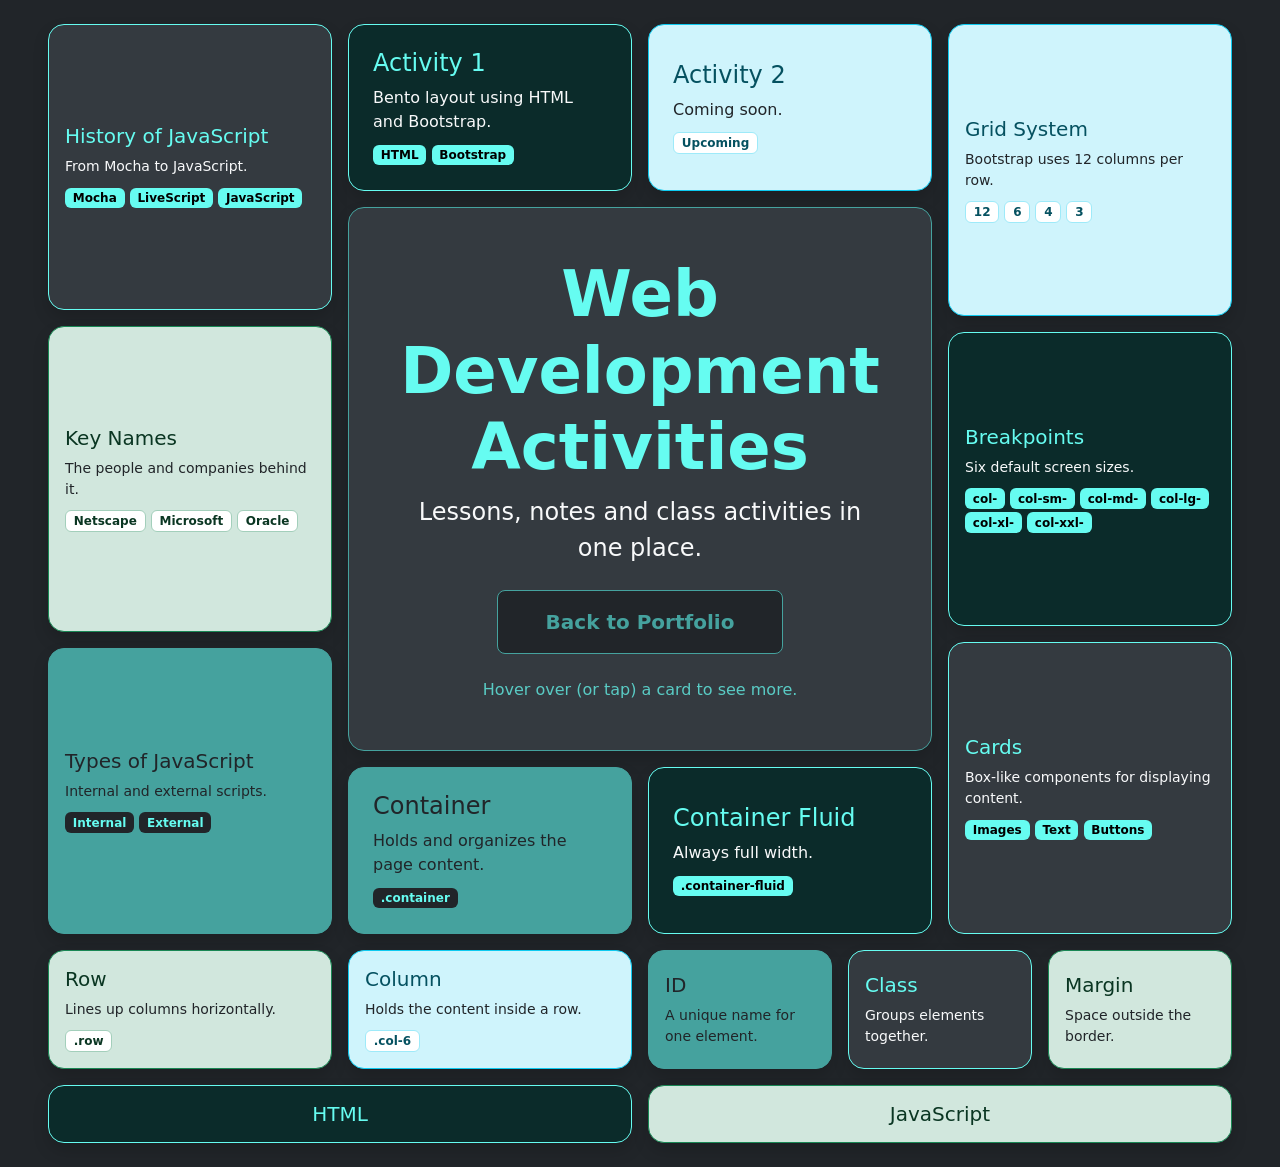
==== index.html @ 4ff393bd "updated" ====
<!doctype html>
<html lang="en" data-bs-theme="dark">

<head>
  <meta charset="utf-8">
  <meta name="viewport" content="width=device-width, initial-scale=1">
  <title>Shyra - Web Development Activities</title>
  <link href="https://cdn.jsdelivr.net/npm/bootstrap@5.3.8/dist/css/bootstrap.min.css" rel="stylesheet"
    integrity="sha384-sRIl4kxILFvY47J16cr9ZwB07vP4J8+LH7qKQnuqkuIAvNWLzeN8tE5YBujZqJLB" crossorigin="anonymous">
</head>

<!-- Web Development: lessons, notes, activities. Bento na magkakaibang laki, nasa gitna ang hero.
     Walang <style> block. Isang style attribute lang sa <body>: teal #45A29E, bright cyan #66FCF1, at max-width ng page. -->
<body class="bg-dark text-white mx-auto"
  style="max-width:1440px; --bs-info-rgb:102,252,241; --bs-success-rgb:69,162,158; --bs-info-bg-subtle:#0b2b2a; --bs-border-opacity:.55;">

  <div class="container-fluid d-flex flex-column gap-3 py-3 py-md-4 px-3 px-md-4 px-xl-5">

    <!-- ============ SECTION 1: BENTO (kaliwa 3 | gitna 6 | kanan 3) ============
         phone: hero muna, tapos stacked | md: hero, tapos kaliwa + kanan | lg pataas: 3 + 6 + 3, hero sa gitna -->
    <div class="row g-3">

      <!-- CENTER: Activity 1-2 sa taas, HERO sa gitna, Container sa baba -->
      <div class="col-12 col-lg-6 order-lg-2 d-flex flex-column gap-3">

        <div class="row g-3">

          <div class="col-12 col-sm-6 d-flex">
            <div tabindex="0" data-hover
              class="card w-100 bg-info-subtle border-info rounded-4 p-4 justify-content-center shadow">
              <div data-front>
                <h3 class="h4 text-info">Activity 1</h3>
                <p class="text-light mb-2">Bento layout using HTML and Bootstrap.</p>
                <div>
                  <span class="badge text-bg-info">HTML</span>
                  <span class="badge text-bg-info">Bootstrap</span>
                </div>
              </div>
              <div data-back class="d-none">
                <h3 class="h4 text-info">Activity 1</h3>
                <p class="text-light mb-0">A bento layout made with rows, columns and cards.</p>
              </div>
            </div>
          </div>

          <div class="col-12 col-sm-6 d-flex">
            <div tabindex="0" data-hover data-bs-theme="light"
              class="card w-100 bg-info-subtle border-info rounded-4 p-4 justify-content-center shadow">
              <div data-front>
                <h3 class="h4 text-info-emphasis">Activity 2</h3>
                <p class="text-body mb-2">Coming soon.</p>
                <div><span class="badge bg-white text-info-emphasis border border-info-subtle">Upcoming</span></div>
              </div>
              <div data-back class="d-none">
                <h3 class="h4 text-info-emphasis">Activity 2</h3>
                <p class="text-body mb-0">Not added yet.</p>
              </div>
            </div>
          </div>

        </div>

        <!-- HERO -->
        <div tabindex="0" data-hover
          class="card flex-grow-1 w-100 bg-body-secondary border-success rounded-4 p-4 p-md-5 py-md-5 text-center justify-content-center shadow">
          <div data-front>
            <h1 class="display-3 fw-bold text-info">Web Development Activities</h1>
            <p class="lead fs-4 text-light mb-4">Lessons, notes and class activities in one place.</p>
          </div>
          <div data-back class="d-none">
            <h1 class="display-3 fw-bold text-info">Web Development Activities</h1>
            <p class="lead fs-4 text-light mb-4">Covers JavaScript history and types, HTML and Bootstrap terms, the grid system and breakpoints.</p>
          </div>
          <div>
            <a href="https://shyramrbns.github.io/my-portfolio/" class="btn btn-dark btn-lg px-5 py-3 border border-success text-success fw-semibold">Back to Portfolio</a>
          </div>
          <!-- Paalala: nagbabago ang laman ng cards kapag hinover o tinap -->
          <p class="text-info opacity-75 mt-4 mb-0">Hover over (or tap) a card to see more.</p>
        </div>

        <div class="row g-3">

          <div class="col-12 col-sm-6 d-flex">
            <div tabindex="0" data-hover
              class="card w-100 bg-success border-success rounded-4 p-4 justify-content-center shadow">
              <div data-front>
                <h3 class="h4 text-dark">Container</h3>
                <p class="text-dark mb-2">Holds and organizes the page content.</p>
                <div><span class="badge bg-dark text-info">.container</span></div>
              </div>
              <div data-back class="d-none">
                <h3 class="h4 text-dark">Container</h3>
                <p class="text-dark mb-0">Bootstrap's .container uses predefined maximum widths that change with screen size.</p>
              </div>
            </div>
          </div>

          <div class="col-12 col-sm-6 d-flex">
            <div tabindex="0" data-hover
              class="card w-100 bg-info-subtle border-info rounded-4 p-4 justify-content-center shadow">
              <div data-front>
                <h3 class="h4 text-info">Container Fluid</h3>
                <p class="text-light mb-2">Always full width.</p>
                <div><span class="badge text-bg-info">.container-fluid</span></div>
              </div>
              <div data-back class="d-none">
                <h3 class="h4 text-info">Container Fluid</h3>
                <p class="text-light mb-0">.container-fluid takes up 100% of the available width.</p>
              </div>
            </div>
          </div>

        </div>

      </div>

      <!-- LEFT: JavaScript notes -->
      <div class="col-12 col-md-6 col-lg-3 order-lg-1 d-flex flex-column gap-3">

        <div tabindex="0" data-hover
          class="card flex-grow-1 w-100 bg-body-secondary border-info rounded-4 p-3 justify-content-center shadow">
          <div data-front>
            <h3 class="h5 text-info">History of JavaScript</h3>
            <p class="text-light small mb-2">From Mocha to JavaScript.</p>
            <div>
              <span class="badge text-bg-info">Mocha</span>
              <span class="badge text-bg-info">LiveScript</span>
              <span class="badge text-bg-info">JavaScript</span>
            </div>
          </div>
          <div data-back class="d-none">
            <h3 class="h5 text-info">History of JavaScript</h3>
            <p class="text-light small mb-0">Brendan Eich created it at Netscape. It was named Mocha, then LiveScript, and became JavaScript in 1995. It is not the same as Java.</p>
          </div>
        </div>

        <div tabindex="0" data-hover data-bs-theme="light"
          class="card flex-grow-1 w-100 bg-success-subtle border-success rounded-4 p-3 justify-content-center shadow">
          <div data-front>
            <h3 class="h5 text-success-emphasis">Key Names</h3>
            <p class="text-body small mb-2">The people and companies behind it.</p>
            <div>
              <span class="badge bg-white text-success-emphasis border border-success-subtle">Netscape</span>
              <span class="badge bg-white text-success-emphasis border border-success-subtle">Microsoft</span>
              <span class="badge bg-white text-success-emphasis border border-success-subtle">Oracle</span>
            </div>
          </div>
          <div data-back class="d-none">
            <h3 class="h5 text-success-emphasis">Key Names</h3>
            <p class="text-body small mb-0">Netscape Navigator is where it started. Microsoft added similar scripting to Internet Explorer in 1995. Oracle bought Sun Microsystems in 2010.</p>
          </div>
        </div>

        <div tabindex="0" data-hover
          class="card flex-grow-1 w-100 bg-success border-success rounded-4 p-3 justify-content-center shadow">
          <div data-front>
            <h3 class="h5 text-dark">Types of JavaScript</h3>
            <p class="text-dark small mb-2">Internal and external scripts.</p>
            <div>
              <span class="badge bg-dark text-info">Internal</span>
              <span class="badge bg-dark text-info">External</span>
            </div>
          </div>
          <div data-back class="d-none">
            <h3 class="h5 text-dark">Types of JavaScript</h3>
            <p class="text-dark small mb-0">Internal goes inside the HTML file in a <code class="text-dark">&lt;script&gt;</code> tag. External is a separate .js file linked with <code class="text-dark">&lt;script src="script.js"&gt;</code>.</p>
          </div>
        </div>

      </div>

      <!-- RIGHT: Bootstrap -->
      <div class="col-12 col-md-6 col-lg-3 order-lg-3 d-flex flex-column gap-3">

        <div tabindex="0" data-hover data-bs-theme="light"
          class="card flex-grow-1 w-100 bg-info-subtle border-info rounded-4 p-3 justify-content-center shadow">
          <div data-front>
            <h3 class="h5 text-info-emphasis">Grid System</h3>
            <p class="text-body small mb-2">Bootstrap uses 12 columns per row.</p>
            <div>
              <span class="badge bg-white text-info-emphasis border border-info-subtle">12</span>
              <span class="badge bg-white text-info-emphasis border border-info-subtle">6</span>
              <span class="badge bg-white text-info-emphasis border border-info-subtle">4</span>
              <span class="badge bg-white text-info-emphasis border border-info-subtle">3</span>
            </div>
          </div>
          <div data-back class="d-none">
            <h3 class="h5 text-info-emphasis">Grid System</h3>
            <p class="text-body small mb-0">12 is full width, 6 is half, 4 is one-third and 3 is one-fourth. The sizes in a row add up to 12.</p>
          </div>
        </div>

        <div tabindex="0" data-hover
          class="card flex-grow-1 w-100 bg-info-subtle border-info rounded-4 p-3 justify-content-center shadow">
          <div data-front>
            <h3 class="h5 text-info">Breakpoints</h3>
            <p class="text-light small mb-2">Six default screen sizes.</p>
            <div>
              <span class="badge text-bg-info">col-</span>
              <span class="badge text-bg-info">col-sm-</span>
              <span class="badge text-bg-info">col-md-</span>
              <span class="badge text-bg-info">col-lg-</span>
              <span class="badge text-bg-info">col-xl-</span>
              <span class="badge text-bg-info">col-xxl-</span>
            </div>
          </div>
          <div data-back class="d-none">
            <h3 class="h5 text-info">Breakpoints</h3>
            <p class="text-light small mb-0">Extra small, small, medium, large, extra large and extra extra large. Each one has its own class prefix.</p>
          </div>
        </div>

        <div tabindex="0" data-hover
          class="card flex-grow-1 w-100 bg-body-secondary border-info rounded-4 p-3 justify-content-center shadow">
          <div data-front>
            <h3 class="h5 text-info">Cards</h3>
            <p class="text-light small mb-2">Box-like components for displaying content.</p>
            <div>
              <span class="badge text-bg-info">Images</span>
              <span class="badge text-bg-info">Text</span>
              <span class="badge text-bg-info">Buttons</span>
            </div>
          </div>
          <div data-back class="d-none">
            <h3 class="h5 text-info">Cards</h3>
            <p class="text-light small mb-0">Cards display content such as images, text and buttons. Every box on this page is a card.</p>
          </div>
        </div>

      </div>

    </div>

    <!-- ============ SECTION 2: HTML at Bootstrap terms (3 / 3 / 2 / 2 / 2) ============ -->
    <div class="row g-3">

      <div class="col-12 col-sm-6 col-lg-3 d-flex">
        <div tabindex="0" data-hover data-bs-theme="light"
          class="card w-100 bg-success-subtle border-success rounded-4 p-3 justify-content-center shadow">
          <div data-front>
            <h3 class="h5 text-success-emphasis">Row</h3>
            <p class="text-body small mb-2">Lines up columns horizontally.</p>
            <div><span class="badge bg-white text-success-emphasis border border-success-subtle">.row</span></div>
          </div>
          <div data-back class="d-none">
            <h3 class="h5 text-success-emphasis">Row</h3>
            <p class="text-body small mb-0">A row organizes columns horizontally. Columns always go inside a row.</p>
          </div>
        </div>
      </div>

      <div class="col-12 col-sm-6 col-lg-3 d-flex">
        <div tabindex="0" data-hover data-bs-theme="light"
          class="card w-100 bg-info-subtle border-info rounded-4 p-3 justify-content-center shadow">
          <div data-front>
            <h3 class="h5 text-info-emphasis">Column</h3>
            <p class="text-body small mb-2">Holds the content inside a row.</p>
            <div><span class="badge bg-white text-info-emphasis border border-info-subtle">.col-6</span></div>
          </div>
          <div data-back class="d-none">
            <h3 class="h5 text-info-emphasis">Column</h3>
            <p class="text-body small mb-0">Columns share the 12-column grid. For example, col-6 takes half of the row.</p>
          </div>
        </div>
      </div>

      <div class="col-12 col-sm-4 col-lg-2 d-flex">
        <div tabindex="0" data-hover
          class="card w-100 bg-success border-success rounded-4 p-3 justify-content-center shadow">
          <div data-front>
            <h3 class="h5 text-dark">ID</h3>
            <p class="text-dark small mb-0">A unique name for one element.</p>
          </div>
          <div data-back class="d-none">
            <h3 class="h5 text-dark">ID</h3>
            <p class="text-dark small mb-0">An id identifies a single HTML element, so it is used once per page.</p>
          </div>
        </div>
      </div>

      <div class="col-12 col-sm-4 col-lg-2 d-flex">
        <div tabindex="0" data-hover
          class="card w-100 bg-body-secondary border-info rounded-4 p-3 justify-content-center shadow">
          <div data-front>
            <h3 class="h5 text-info">Class</h3>
            <p class="text-light small mb-0">Groups elements together.</p>
          </div>
          <div data-back class="d-none">
            <h3 class="h5 text-info">Class</h3>
            <p class="text-light small mb-0">A class can be used on many elements to give them the same styling or behavior.</p>
          </div>
        </div>
      </div>

      <div class="col-12 col-sm-4 col-lg-2 d-flex">
        <div tabindex="0" data-hover data-bs-theme="light"
          class="card w-100 bg-success-subtle border-success rounded-4 p-3 justify-content-center shadow">
          <div data-front>
            <h3 class="h5 text-success-emphasis">Margin</h3>
            <p class="text-body small mb-0">Space outside the border.</p>
          </div>
          <div data-back class="d-none">
            <h3 class="h5 text-success-emphasis">Margin</h3>
            <p class="text-body small mb-0">Margin is the space outside an element's border that separates it from other elements.</p>
          </div>
        </div>
      </div>

    </div>

    <!-- ============ SECTION 3: languages (6 / 6) ============ -->
    <div class="row g-3">

      <div class="col-12 col-sm-6 d-flex">
        <div tabindex="0" data-hover
          class="card w-100 bg-info-subtle border-info rounded-4 p-3 text-center justify-content-center shadow">
          <div data-front><h4 class="h5 text-info mb-0">HTML</h4></div>
          <div data-back class="d-none"><p class="text-light small mb-0">The structure of every page.</p></div>
        </div>
      </div>

      <div class="col-12 col-sm-6 d-flex">
        <div tabindex="0" data-hover data-bs-theme="light"
          class="card w-100 bg-success-subtle border-success rounded-4 p-3 text-center justify-content-center shadow">
          <div data-front><h4 class="h5 text-success-emphasis mb-0">JavaScript</h4></div>
          <div data-back class="d-none"><p class="text-body small mb-0">Makes pages interactive.</p></div>
        </div>
      </div>

    </div>

  </div>

  <script src="https://cdn.jsdelivr.net/npm/bootstrap@5.3.8/dist/js/bootstrap.bundle.min.js"
    integrity="sha384-FKyoEForCGlyvwx9Hj09JcYn3nv7wiPVlz7YYwJrWVcXK/BmnVDxM+D2scQbITxI"
    crossorigin="anonymous"></script>

  <!-- Hover: ipinapalit ang laman ng card sa caption sa loob mismo ng card -->
  <script>
    document.querySelectorAll('[data-hover]').forEach(function (card) {
      var front = card.querySelector('[data-front]');
      var back = card.querySelector('[data-back]');
      function show() { front.classList.add('d-none'); back.classList.remove('d-none'); }
      function hide() { back.classList.add('d-none'); front.classList.remove('d-none'); }
      card.addEventListener('mouseenter', show);
      card.addEventListener('mouseleave', hide);
      card.addEventListener('focus', show);
      card.addEventListener('blur', hide);
    });
  </script>
</body>

</html>
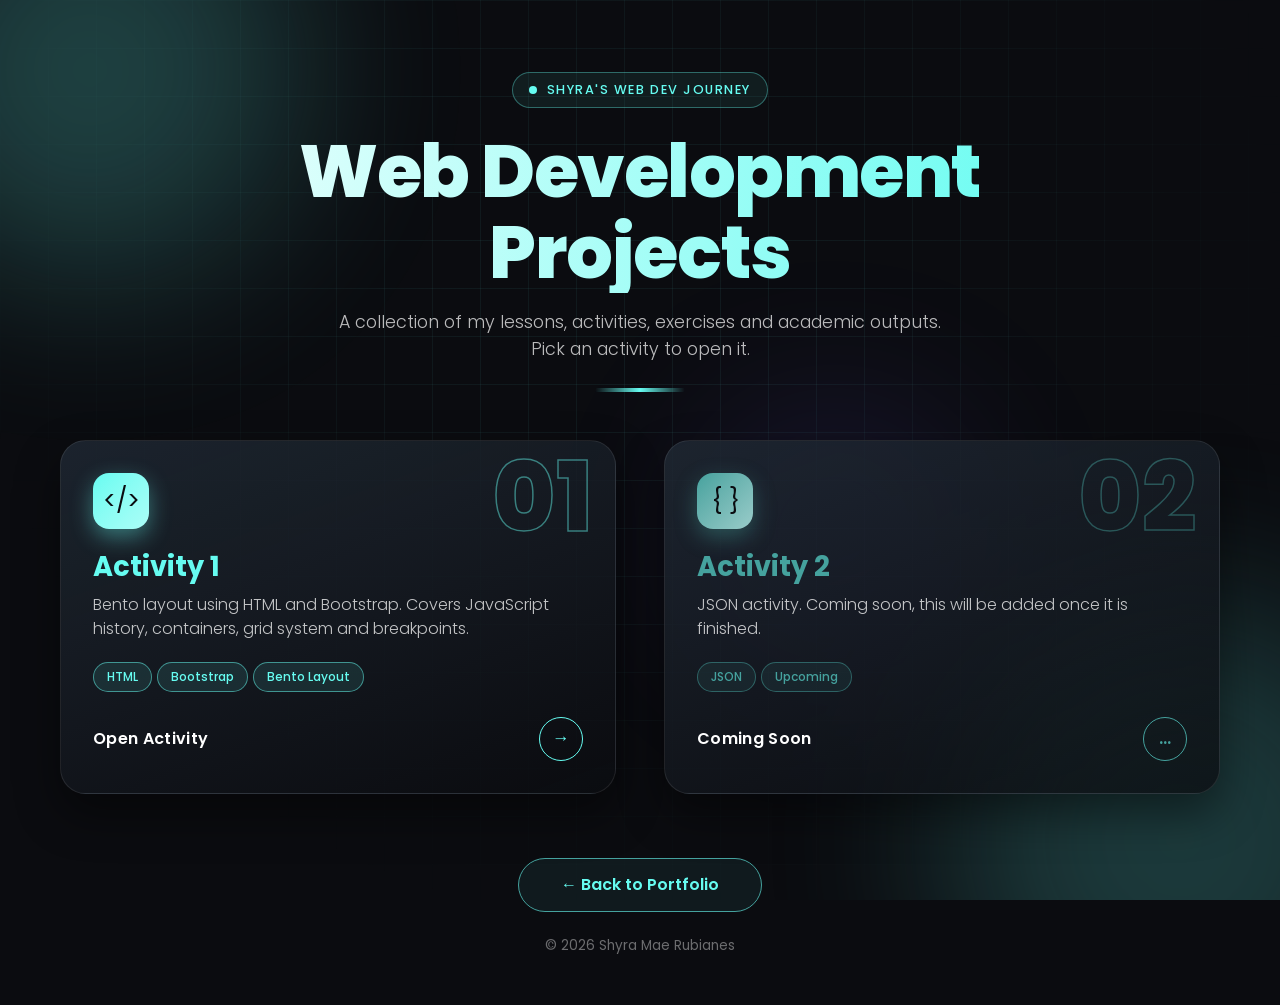
==== commit bbf2825d: "update web dev link" ====
--- a/index.html
+++ b/index.html
@@ -4,349 +4,511 @@
 <head>
   <meta charset="utf-8">
   <meta name="viewport" content="width=device-width, initial-scale=1">
-  <title>Shyra - Web Development Activities</title>
+  <title>Shyra - Web Development Projects</title>
   <link href="https://cdn.jsdelivr.net/npm/bootstrap@5.3.8/dist/css/bootstrap.min.css" rel="stylesheet"
     integrity="sha384-sRIl4kxILFvY47J16cr9ZwB07vP4J8+LH7qKQnuqkuIAvNWLzeN8tE5YBujZqJLB" crossorigin="anonymous">
+  <link href="https://fonts.googleapis.com/css2?family=Poppins:wght@300;400;500;600;700;800&display=swap" rel="stylesheet">
+  <style>
+    :root {
+      --bg: #0b0c10;
+      --panel: #1f2833;
+      --teal: #66fcf1;
+      --teal-2: #45a29e;
+    }
+
+    html { scroll-behavior: smooth; }
+
+    body {
+      font-family: 'Poppins', sans-serif;
+      background: var(--bg);
+      color: #fff;
+      min-height: 100vh;
+      overflow-x: hidden;
+      position: relative;
+    }
+
+    /* ---------- Background effects ---------- */
+    .bg-layer {
+      position: fixed;
+      inset: 0;
+      pointer-events: none;
+      z-index: 0;
+      overflow: hidden;
+    }
+
+    .bg-grid {
+      position: absolute;
+      inset: 0;
+      background-image:
+        linear-gradient(rgba(102, 252, 241, .06) 1px, transparent 1px),
+        linear-gradient(90deg, rgba(102, 252, 241, .06) 1px, transparent 1px);
+      background-size: 48px 48px;
+      -webkit-mask-image: radial-gradient(ellipse at 50% 30%, #000 20%, transparent 75%);
+      mask-image: radial-gradient(ellipse at 50% 30%, #000 20%, transparent 75%);
+      animation: gridMove 24s linear infinite;
+    }
+
+    @keyframes gridMove {
+      to { background-position: 48px 48px, 48px 48px; }
+    }
+
+    .orb {
+      position: absolute;
+      border-radius: 50%;
+      filter: blur(90px);
+      opacity: .45;
+      animation: float 14s ease-in-out infinite;
+    }
+    .orb-1 { width: 420px; height: 420px; background: var(--teal); top: -140px; left: -120px; opacity: .22; }
+    .orb-2 { width: 480px; height: 480px; background: var(--teal-2); bottom: -180px; right: -140px; opacity: .3; animation-delay: -5s; }
+    .orb-3 { width: 260px; height: 260px; background: #7c5cff; top: 45%; left: 55%; opacity: .14; animation-delay: -9s; }
+
+    @keyframes float {
+      0%, 100% { transform: translate(0, 0) scale(1); }
+      33%      { transform: translate(40px, -30px) scale(1.08); }
+      66%      { transform: translate(-30px, 35px) scale(.95); }
+    }
+
+    .particle {
+      position: absolute;
+      bottom: -10px;
+      width: 4px;
+      height: 4px;
+      border-radius: 50%;
+      background: var(--teal);
+      opacity: 0;
+      animation: rise linear infinite;
+    }
+
+    @keyframes rise {
+      0%   { transform: translateY(0) scale(1); opacity: 0; }
+      10%  { opacity: .7; }
+      100% { transform: translateY(-105vh) scale(.4); opacity: 0; }
+    }
+
+    /* ---------- Layout ---------- */
+    .page {
+      position: relative;
+      z-index: 1;
+      max-width: 1200px;
+      margin: 0 auto;
+      padding: 4.5rem 1.25rem 3rem;
+    }
+
+    /* ---------- Hero ---------- */
+    .eyebrow {
+      display: inline-flex;
+      align-items: center;
+      gap: .6rem;
+      padding: .45rem 1rem;
+      border-radius: 999px;
+      border: 1px solid rgba(102, 252, 241, .35);
+      background: rgba(102, 252, 241, .07);
+      color: var(--teal);
+      font-size: .8rem;
+      font-weight: 500;
+      letter-spacing: .12em;
+      text-transform: uppercase;
+      backdrop-filter: blur(6px);
+    }
+
+    .eyebrow .dot {
+      width: 8px;
+      height: 8px;
+      border-radius: 50%;
+      background: var(--teal);
+      box-shadow: 0 0 0 0 rgba(102, 252, 241, .7);
+      animation: pulse 2s infinite;
+    }
+
+    @keyframes pulse {
+      70%  { box-shadow: 0 0 0 10px rgba(102, 252, 241, 0); }
+      100% { box-shadow: 0 0 0 0 rgba(102, 252, 241, 0); }
+    }
+
+    .hero-title {
+      font-weight: 800;
+      font-size: clamp(2.4rem, 6vw, 4.6rem);
+      line-height: 1.1;
+      letter-spacing: -.02em;
+      background: linear-gradient(100deg, #fff 0%, var(--teal) 35%, var(--teal-2) 55%, #fff 80%);
+      background-size: 250% 100%;
+      -webkit-background-clip: text;
+      background-clip: text;
+      -webkit-text-fill-color: transparent;
+      animation: shine 7s ease-in-out infinite;
+    }
+
+    @keyframes shine {
+      0%, 100% { background-position: 0% 50%; }
+      50%      { background-position: 100% 50%; }
+    }
+
+    .hero-sub {
+      max-width: 620px;
+      margin-inline: auto;
+      color: rgba(255, 255, 255, .72);
+      font-weight: 300;
+      font-size: 1.1rem;
+    }
+
+    .divider {
+      width: 90px;
+      height: 4px;
+      margin: 1.6rem auto 0;
+      border-radius: 4px;
+      background: linear-gradient(90deg, transparent, var(--teal), transparent);
+      animation: grow 1.2s .5s both cubic-bezier(.2, .8, .2, 1);
+    }
+
+    @keyframes grow {
+      from { width: 0; opacity: 0; }
+      to   { width: 90px; opacity: 1; }
+    }
+
+    /* ---------- Entrance animation ---------- */
+    .reveal {
+      opacity: 0;
+      transform: translateY(28px);
+      animation: fadeUp .9s cubic-bezier(.2, .8, .2, 1) forwards;
+      animation-delay: calc(var(--i, 0) * 140ms + 100ms);
+    }
+
+    @keyframes fadeUp {
+      to { opacity: 1; transform: translateY(0); }
+    }
+
+    /* ---------- Activity cards ---------- */
+    .a-wrap { perspective: 1000px; }
+
+    .a-card {
+      --accent: var(--teal);
+      --mx: 50%;
+      --my: 50%;
+      position: relative;
+      display: flex;
+      flex-direction: column;
+      width: 100%;
+      min-height: 300px;
+      padding: 2rem;
+      border-radius: 1.6rem;
+      text-decoration: none;
+      color: #fff;
+      overflow: hidden;
+      background: linear-gradient(160deg, rgba(31, 40, 51, .85), rgba(11, 12, 16, .75));
+      border: 1px solid rgba(255, 255, 255, .09);
+      backdrop-filter: blur(14px);
+      -webkit-backdrop-filter: blur(14px);
+      box-shadow: 0 20px 45px rgba(0, 0, 0, .45);
+      transform-style: preserve-3d;
+      transition: transform .25s ease, border-color .3s ease, box-shadow .3s ease;
+    }
+
+    .a-card--green { --accent: #45a29e; }
+
+    /* not clickable yet */
+    .a-card--soon { cursor: default; }
+    .a-card--soon:hover .a-arrow { transform: none; background: transparent; color: var(--accent); }
+
+    /* mouse spotlight */
+    .a-card::before {
+      content: "";
+      position: absolute;
+      inset: 0;
+      background: radial-gradient(420px circle at var(--mx) var(--my), color-mix(in srgb, var(--accent) 28%, transparent), transparent 60%);
+      opacity: 0;
+      transition: opacity .3s ease;
+      pointer-events: none;
+    }
+
+    /* shine sweep */
+    .a-card::after {
+      content: "";
+      position: absolute;
+      top: 0;
+      left: -80%;
+      width: 50%;
+      height: 100%;
+      background: linear-gradient(100deg, transparent, rgba(255, 255, 255, .12), transparent);
+      transform: skewX(-20deg);
+      pointer-events: none;
+    }
+
+    .a-card:hover,
+    .a-card:focus-visible {
+      color: #fff;
+      border-color: var(--accent);
+      box-shadow: 0 25px 60px rgba(0, 0, 0, .55), 0 0 40px color-mix(in srgb, var(--accent) 30%, transparent);
+      outline: none;
+    }
+
+    .a-card:hover::before,
+    .a-card:focus-visible::before { opacity: 1; }
+
+    .a-card:hover::after,
+    .a-card:focus-visible::after {
+      left: 130%;
+      transition: left .9s ease;
+    }
+
+    .a-num {
+      position: absolute;
+      top: .6rem;
+      right: 1.4rem;
+      font-size: 6rem;
+      font-weight: 800;
+      line-height: 1;
+      color: transparent;
+      -webkit-text-stroke: 1.5px color-mix(in srgb, var(--accent) 45%, transparent);
+      transition: transform .4s ease, -webkit-text-stroke-color .3s ease;
+      user-select: none;
+    }
+
+    .a-card:hover .a-num {
+      transform: translateY(-6px) scale(1.06);
+      -webkit-text-stroke-color: var(--accent);
+    }
+
+    .a-icon {
+      width: 56px;
+      height: 56px;
+      display: grid;
+      place-items: center;
+      border-radius: 16px;
+      margin-bottom: 1.4rem;
+      font-size: 1.5rem;
+      color: #0b0c10;
+      background: linear-gradient(135deg, var(--accent), color-mix(in srgb, var(--accent) 55%, #fff));
+      box-shadow: 0 8px 22px color-mix(in srgb, var(--accent) 40%, transparent);
+      transition: transform .35s cubic-bezier(.3, 1.6, .5, 1);
+    }
+
+    .a-card:hover .a-icon { transform: rotate(-8deg) scale(1.1); }
+
+    .a-title {
+      font-size: 1.7rem;
+      font-weight: 700;
+      margin-bottom: .6rem;
+      color: var(--accent);
+    }
+
+    .a-desc {
+      color: rgba(255, 255, 255, .75);
+      font-weight: 300;
+      margin-bottom: 1.3rem;
+    }
+
+    .a-tag {
+      display: inline-block;
+      padding: .3rem .8rem;
+      margin: 0 .35rem .35rem 0;
+      border-radius: 999px;
+      font-size: .75rem;
+      font-weight: 500;
+      color: var(--accent);
+      border: 1px solid color-mix(in srgb, var(--accent) 50%, transparent);
+      background: color-mix(in srgb, var(--accent) 10%, transparent);
+    }
+
+    .a-open {
+      margin-top: auto;
+      padding-top: 1.2rem;
+      display: flex;
+      align-items: center;
+      justify-content: space-between;
+      font-weight: 600;
+      letter-spacing: .02em;
+    }
+
+    .a-arrow {
+      width: 44px;
+      height: 44px;
+      display: grid;
+      place-items: center;
+      border-radius: 50%;
+      border: 1px solid var(--accent);
+      color: var(--accent);
+      font-size: 1.1rem;
+      transition: background .3s ease, color .3s ease, transform .3s ease;
+    }
+
+    .a-card:hover .a-arrow {
+      background: var(--accent);
+      color: #0b0c10;
+      transform: translateX(6px);
+    }
+
+    /* ---------- Back button ---------- */
+    .btn-back {
+      position: relative;
+      overflow: hidden;
+      padding: .9rem 2.6rem;
+      border-radius: 999px;
+      font-weight: 600;
+      color: var(--teal);
+      background: rgba(102, 252, 241, .06);
+      border: 1px solid var(--teal-2);
+      transition: color .35s ease, box-shadow .35s ease, transform .25s ease;
+      z-index: 0;
+    }
+
+    .btn-back::before {
+      content: "";
+      position: absolute;
+      inset: 0;
+      background: linear-gradient(90deg, var(--teal-2), var(--teal));
+      transform: translateX(-101%);
+      transition: transform .4s cubic-bezier(.2, .8, .2, 1);
+      z-index: -1;
+    }
+
+    .btn-back:hover {
+      color: #0b0c10;
+      transform: translateY(-3px);
+      box-shadow: 0 10px 28px rgba(102, 252, 241, .3);
+    }
+
+    .btn-back:hover::before { transform: translateX(0); }
+
+    .footer-note {
+      color: rgba(255, 255, 255, .4);
+      font-size: .85rem;
+    }
+
+    @media (prefers-reduced-motion: reduce) {
+      *, *::before, *::after {
+        animation: none !important;
+        transition: none !important;
+      }
+      .reveal { opacity: 1; transform: none; }
+    }
+  </style>
 </head>
 
-<!-- Web Development: lessons, notes, activities. Bento na magkakaibang laki, nasa gitna ang hero.
-     Walang <style> block. Isang style attribute lang sa <body>: teal #45A29E, bright cyan #66FCF1, at max-width ng page. -->
-<body class="bg-dark text-white mx-auto"
-  style="max-width:1440px; --bs-info-rgb:102,252,241; --bs-success-rgb:69,162,158; --bs-info-bg-subtle:#0b2b2a; --bs-border-opacity:.55;">
-
-  <div class="container-fluid d-flex flex-column gap-3 py-3 py-md-4 px-3 px-md-4 px-xl-5">
-
-    <!-- ============ SECTION 1: BENTO (kaliwa 3 | gitna 6 | kanan 3) ============
-         phone: hero muna, tapos stacked | md: hero, tapos kaliwa + kanan | lg pataas: 3 + 6 + 3, hero sa gitna -->
-    <div class="row g-3">
-
-      <!-- CENTER: Activity 1-2 sa taas, HERO sa gitna, Container sa baba -->
-      <div class="col-12 col-lg-6 order-lg-2 d-flex flex-column gap-3">
-
-        <div class="row g-3">
-
-          <div class="col-12 col-sm-6 d-flex">
-            <div tabindex="0" data-hover
-              class="card w-100 bg-info-subtle border-info rounded-4 p-4 justify-content-center shadow">
-              <div data-front>
-                <h3 class="h4 text-info">Activity 1</h3>
-                <p class="text-light mb-2">Bento layout using HTML and Bootstrap.</p>
-                <div>
-                  <span class="badge text-bg-info">HTML</span>
-                  <span class="badge text-bg-info">Bootstrap</span>
-                </div>
-              </div>
-              <div data-back class="d-none">
-                <h3 class="h4 text-info">Activity 1</h3>
-                <p class="text-light mb-0">A bento layout made with rows, columns and cards.</p>
-              </div>
-            </div>
-          </div>
-
-          <div class="col-12 col-sm-6 d-flex">
-            <div tabindex="0" data-hover data-bs-theme="light"
-              class="card w-100 bg-info-subtle border-info rounded-4 p-4 justify-content-center shadow">
-              <div data-front>
-                <h3 class="h4 text-info-emphasis">Activity 2</h3>
-                <p class="text-body mb-2">Coming soon.</p>
-                <div><span class="badge bg-white text-info-emphasis border border-info-subtle">Upcoming</span></div>
-              </div>
-              <div data-back class="d-none">
-                <h3 class="h4 text-info-emphasis">Activity 2</h3>
-                <p class="text-body mb-0">Not added yet.</p>
-              </div>
-            </div>
-          </div>
-
-        </div>
-
-        <!-- HERO -->
-        <div tabindex="0" data-hover
-          class="card flex-grow-1 w-100 bg-body-secondary border-success rounded-4 p-4 p-md-5 py-md-5 text-center justify-content-center shadow">
-          <div data-front>
-            <h1 class="display-3 fw-bold text-info">Web Development Activities</h1>
-            <p class="lead fs-4 text-light mb-4">Lessons, notes and class activities in one place.</p>
-          </div>
-          <div data-back class="d-none">
-            <h1 class="display-3 fw-bold text-info">Web Development Activities</h1>
-            <p class="lead fs-4 text-light mb-4">Covers JavaScript history and types, HTML and Bootstrap terms, the grid system and breakpoints.</p>
-          </div>
-          <div>
-            <a href="https://shyramrbns.github.io/my-portfolio/" class="btn btn-dark btn-lg px-5 py-3 border border-success text-success fw-semibold">Back to Portfolio</a>
-          </div>
-          <!-- Paalala: nagbabago ang laman ng cards kapag hinover o tinap -->
-          <p class="text-info opacity-75 mt-4 mb-0">Hover over (or tap) a card to see more.</p>
-        </div>
-
-        <div class="row g-3">
-
-          <div class="col-12 col-sm-6 d-flex">
-            <div tabindex="0" data-hover
-              class="card w-100 bg-success border-success rounded-4 p-4 justify-content-center shadow">
-              <div data-front>
-                <h3 class="h4 text-dark">Container</h3>
-                <p class="text-dark mb-2">Holds and organizes the page content.</p>
-                <div><span class="badge bg-dark text-info">.container</span></div>
-              </div>
-              <div data-back class="d-none">
-                <h3 class="h4 text-dark">Container</h3>
-                <p class="text-dark mb-0">Bootstrap's .container uses predefined maximum widths that change with screen size.</p>
-              </div>
-            </div>
-          </div>
-
-          <div class="col-12 col-sm-6 d-flex">
-            <div tabindex="0" data-hover
-              class="card w-100 bg-info-subtle border-info rounded-4 p-4 justify-content-center shadow">
-              <div data-front>
-                <h3 class="h4 text-info">Container Fluid</h3>
-                <p class="text-light mb-2">Always full width.</p>
-                <div><span class="badge text-bg-info">.container-fluid</span></div>
-              </div>
-              <div data-back class="d-none">
-                <h3 class="h4 text-info">Container Fluid</h3>
-                <p class="text-light mb-0">.container-fluid takes up 100% of the available width.</p>
-              </div>
-            </div>
-          </div>
-
-        </div>
-
+<body>
+
+  <!-- Animated background -->
+  <div class="bg-layer" aria-hidden="true">
+    <div class="bg-grid"></div>
+    <div class="orb orb-1"></div>
+    <div class="orb orb-2"></div>
+    <div class="orb orb-3"></div>
+    <div id="particles"></div>
+  </div>
+
+  <main class="page">
+
+    <header class="text-center mb-5">
+      <div class="reveal" style="--i:0">
+        <span class="eyebrow"><span class="dot"></span> Shyra's Web Dev Journey</span>
       </div>
-
-      <!-- LEFT: JavaScript notes -->
-      <div class="col-12 col-md-6 col-lg-3 order-lg-1 d-flex flex-column gap-3">
-
-        <div tabindex="0" data-hover
-          class="card flex-grow-1 w-100 bg-body-secondary border-info rounded-4 p-3 justify-content-center shadow">
-          <div data-front>
-            <h3 class="h5 text-info">History of JavaScript</h3>
-            <p class="text-light small mb-2">From Mocha to JavaScript.</p>
-            <div>
-              <span class="badge text-bg-info">Mocha</span>
-              <span class="badge text-bg-info">LiveScript</span>
-              <span class="badge text-bg-info">JavaScript</span>
-            </div>
-          </div>
-          <div data-back class="d-none">
-            <h3 class="h5 text-info">History of JavaScript</h3>
-            <p class="text-light small mb-0">Brendan Eich created it at Netscape. It was named Mocha, then LiveScript, and became JavaScript in 1995. It is not the same as Java.</p>
-          </div>
-        </div>
-
-        <div tabindex="0" data-hover data-bs-theme="light"
-          class="card flex-grow-1 w-100 bg-success-subtle border-success rounded-4 p-3 justify-content-center shadow">
-          <div data-front>
-            <h3 class="h5 text-success-emphasis">Key Names</h3>
-            <p class="text-body small mb-2">The people and companies behind it.</p>
-            <div>
-              <span class="badge bg-white text-success-emphasis border border-success-subtle">Netscape</span>
-              <span class="badge bg-white text-success-emphasis border border-success-subtle">Microsoft</span>
-              <span class="badge bg-white text-success-emphasis border border-success-subtle">Oracle</span>
-            </div>
-          </div>
-          <div data-back class="d-none">
-            <h3 class="h5 text-success-emphasis">Key Names</h3>
-            <p class="text-body small mb-0">Netscape Navigator is where it started. Microsoft added similar scripting to Internet Explorer in 1995. Oracle bought Sun Microsystems in 2010.</p>
-          </div>
-        </div>
-
-        <div tabindex="0" data-hover
-          class="card flex-grow-1 w-100 bg-success border-success rounded-4 p-3 justify-content-center shadow">
-          <div data-front>
-            <h3 class="h5 text-dark">Types of JavaScript</h3>
-            <p class="text-dark small mb-2">Internal and external scripts.</p>
-            <div>
-              <span class="badge bg-dark text-info">Internal</span>
-              <span class="badge bg-dark text-info">External</span>
-            </div>
-          </div>
-          <div data-back class="d-none">
-            <h3 class="h5 text-dark">Types of JavaScript</h3>
-            <p class="text-dark small mb-0">Internal goes inside the HTML file in a <code class="text-dark">&lt;script&gt;</code> tag. External is a separate .js file linked with <code class="text-dark">&lt;script src="script.js"&gt;</code>.</p>
-          </div>
-        </div>
-
-      </div>
-
-      <!-- RIGHT: Bootstrap -->
-      <div class="col-12 col-md-6 col-lg-3 order-lg-3 d-flex flex-column gap-3">
-
-        <div tabindex="0" data-hover data-bs-theme="light"
-          class="card flex-grow-1 w-100 bg-info-subtle border-info rounded-4 p-3 justify-content-center shadow">
-          <div data-front>
-            <h3 class="h5 text-info-emphasis">Grid System</h3>
-            <p class="text-body small mb-2">Bootstrap uses 12 columns per row.</p>
-            <div>
-              <span class="badge bg-white text-info-emphasis border border-info-subtle">12</span>
-              <span class="badge bg-white text-info-emphasis border border-info-subtle">6</span>
-              <span class="badge bg-white text-info-emphasis border border-info-subtle">4</span>
-              <span class="badge bg-white text-info-emphasis border border-info-subtle">3</span>
-            </div>
-          </div>
-          <div data-back class="d-none">
-            <h3 class="h5 text-info-emphasis">Grid System</h3>
-            <p class="text-body small mb-0">12 is full width, 6 is half, 4 is one-third and 3 is one-fourth. The sizes in a row add up to 12.</p>
-          </div>
-        </div>
-
-        <div tabindex="0" data-hover
-          class="card flex-grow-1 w-100 bg-info-subtle border-info rounded-4 p-3 justify-content-center shadow">
-          <div data-front>
-            <h3 class="h5 text-info">Breakpoints</h3>
-            <p class="text-light small mb-2">Six default screen sizes.</p>
-            <div>
-              <span class="badge text-bg-info">col-</span>
-              <span class="badge text-bg-info">col-sm-</span>
-              <span class="badge text-bg-info">col-md-</span>
-              <span class="badge text-bg-info">col-lg-</span>
-              <span class="badge text-bg-info">col-xl-</span>
-              <span class="badge text-bg-info">col-xxl-</span>
-            </div>
-          </div>
-          <div data-back class="d-none">
-            <h3 class="h5 text-info">Breakpoints</h3>
-            <p class="text-light small mb-0">Extra small, small, medium, large, extra large and extra extra large. Each one has its own class prefix.</p>
-          </div>
-        </div>
-
-        <div tabindex="0" data-hover
-          class="card flex-grow-1 w-100 bg-body-secondary border-info rounded-4 p-3 justify-content-center shadow">
-          <div data-front>
-            <h3 class="h5 text-info">Cards</h3>
-            <p class="text-light small mb-2">Box-like components for displaying content.</p>
-            <div>
-              <span class="badge text-bg-info">Images</span>
-              <span class="badge text-bg-info">Text</span>
-              <span class="badge text-bg-info">Buttons</span>
-            </div>
-          </div>
-          <div data-back class="d-none">
-            <h3 class="h5 text-info">Cards</h3>
-            <p class="text-light small mb-0">Cards display content such as images, text and buttons. Every box on this page is a card.</p>
-          </div>
-        </div>
-
-      </div>
-
+      <h1 class="hero-title mt-4 mb-3 reveal" style="--i:1">Web Development<br>Projects</h1>
+      <p class="hero-sub reveal" style="--i:2">
+        A collection of my lessons, activities, exercises and academic outputs. Pick an activity to open it.
+      </p>
+      <div class="divider"></div>
+    </header>
+
+    <!-- Cards are generated from the list in the script below -->
+    <section class="row g-4 g-lg-5 justify-content-center" id="activityList"></section>
+
+    <div class="text-center mt-5 pt-3 reveal" style="--i:6">
+      <a href="https://shyramrbns.github.io/" class="btn btn-back">&larr; Back to Portfolio</a>
+      <p class="footer-note mt-4 mb-0">&copy; 2026 Shyra Mae Rubianes</p>
     </div>
 
-    <!-- ============ SECTION 2: HTML at Bootstrap terms (3 / 3 / 2 / 2 / 2) ============ -->
-    <div class="row g-3">
-
-      <div class="col-12 col-sm-6 col-lg-3 d-flex">
-        <div tabindex="0" data-hover data-bs-theme="light"
-          class="card w-100 bg-success-subtle border-success rounded-4 p-3 justify-content-center shadow">
-          <div data-front>
-            <h3 class="h5 text-success-emphasis">Row</h3>
-            <p class="text-body small mb-2">Lines up columns horizontally.</p>
-            <div><span class="badge bg-white text-success-emphasis border border-success-subtle">.row</span></div>
-          </div>
-          <div data-back class="d-none">
-            <h3 class="h5 text-success-emphasis">Row</h3>
-            <p class="text-body small mb-0">A row organizes columns horizontally. Columns always go inside a row.</p>
-          </div>
-        </div>
-      </div>
-
-      <div class="col-12 col-sm-6 col-lg-3 d-flex">
-        <div tabindex="0" data-hover data-bs-theme="light"
-          class="card w-100 bg-info-subtle border-info rounded-4 p-3 justify-content-center shadow">
-          <div data-front>
-            <h3 class="h5 text-info-emphasis">Column</h3>
-            <p class="text-body small mb-2">Holds the content inside a row.</p>
-            <div><span class="badge bg-white text-info-emphasis border border-info-subtle">.col-6</span></div>
-          </div>
-          <div data-back class="d-none">
-            <h3 class="h5 text-info-emphasis">Column</h3>
-            <p class="text-body small mb-0">Columns share the 12-column grid. For example, col-6 takes half of the row.</p>
-          </div>
-        </div>
-      </div>
-
-      <div class="col-12 col-sm-4 col-lg-2 d-flex">
-        <div tabindex="0" data-hover
-          class="card w-100 bg-success border-success rounded-4 p-3 justify-content-center shadow">
-          <div data-front>
-            <h3 class="h5 text-dark">ID</h3>
-            <p class="text-dark small mb-0">A unique name for one element.</p>
-          </div>
-          <div data-back class="d-none">
-            <h3 class="h5 text-dark">ID</h3>
-            <p class="text-dark small mb-0">An id identifies a single HTML element, so it is used once per page.</p>
-          </div>
-        </div>
-      </div>
-
-      <div class="col-12 col-sm-4 col-lg-2 d-flex">
-        <div tabindex="0" data-hover
-          class="card w-100 bg-body-secondary border-info rounded-4 p-3 justify-content-center shadow">
-          <div data-front>
-            <h3 class="h5 text-info">Class</h3>
-            <p class="text-light small mb-0">Groups elements together.</p>
-          </div>
-          <div data-back class="d-none">
-            <h3 class="h5 text-info">Class</h3>
-            <p class="text-light small mb-0">A class can be used on many elements to give them the same styling or behavior.</p>
-          </div>
-        </div>
-      </div>
-
-      <div class="col-12 col-sm-4 col-lg-2 d-flex">
-        <div tabindex="0" data-hover data-bs-theme="light"
-          class="card w-100 bg-success-subtle border-success rounded-4 p-3 justify-content-center shadow">
-          <div data-front>
-            <h3 class="h5 text-success-emphasis">Margin</h3>
-            <p class="text-body small mb-0">Space outside the border.</p>
-          </div>
-          <div data-back class="d-none">
-            <h3 class="h5 text-success-emphasis">Margin</h3>
-            <p class="text-body small mb-0">Margin is the space outside an element's border that separates it from other elements.</p>
-          </div>
-        </div>
-      </div>
-
-    </div>
-
-    <!-- ============ SECTION 3: languages (6 / 6) ============ -->
-    <div class="row g-3">
-
-      <div class="col-12 col-sm-6 d-flex">
-        <div tabindex="0" data-hover
-          class="card w-100 bg-info-subtle border-info rounded-4 p-3 text-center justify-content-center shadow">
-          <div data-front><h4 class="h5 text-info mb-0">HTML</h4></div>
-          <div data-back class="d-none"><p class="text-light small mb-0">The structure of every page.</p></div>
-        </div>
-      </div>
-
-      <div class="col-12 col-sm-6 d-flex">
-        <div tabindex="0" data-hover data-bs-theme="light"
-          class="card w-100 bg-success-subtle border-success rounded-4 p-3 text-center justify-content-center shadow">
-          <div data-front><h4 class="h5 text-success-emphasis mb-0">JavaScript</h4></div>
-          <div data-back class="d-none"><p class="text-body small mb-0">Makes pages interactive.</p></div>
-        </div>
-      </div>
-
-    </div>
-
-  </div>
+  </main>
 
   <script src="https://cdn.jsdelivr.net/npm/bootstrap@5.3.8/dist/js/bootstrap.bundle.min.js"
     integrity="sha384-FKyoEForCGlyvwx9Hj09JcYn3nv7wiPVlz7YYwJrWVcXK/BmnVDxM+D2scQbITxI"
     crossorigin="anonymous"></script>
 
-  <!-- Hover: ipinapalit ang laman ng card sa caption sa loob mismo ng card -->
   <script>
-    document.querySelectorAll('[data-hover]').forEach(function (card) {
-      var front = card.querySelector('[data-front]');
-      var back = card.querySelector('[data-back]');
-      function show() { front.classList.add('d-none'); back.classList.remove('d-none'); }
-      function hide() { back.classList.add('d-none'); front.classList.remove('d-none'); }
-      card.addEventListener('mouseenter', show);
-      card.addEventListener('mouseleave', hide);
-      card.addEventListener('focus', show);
-      card.addEventListener('blur', hide);
+    // To add a new activity, copy one block and change the values.
+    // "link" is the file of that activity, relative to this page.
+    // "color" can be "teal" or "green".
+    var activities = [
+      {
+        title: "Activity 1",
+        description: "Bento layout using HTML and Bootstrap. Covers JavaScript history, containers, grid system and breakpoints.",
+        tags: ["HTML", "Bootstrap", "Bento Layout"],
+        link: "../BENTO/",
+        icon: "&lt;/&gt;",
+        color: "teal"
+      },
+      {
+        title: "Activity 2",
+        description: "JSON activity. Coming soon, this will be added once it is finished.",
+        tags: ["JSON", "Upcoming"],
+        link: "",
+        soon: true,
+        icon: "{ }",
+        color: "green"
+      }
+    ];
+
+    var list = document.getElementById("activityList");
+    var reduceMotion = window.matchMedia("(prefers-reduced-motion: reduce)").matches;
+    var canHover = window.matchMedia("(hover: hover)").matches;
+
+    activities.forEach(function (a, i) {
+      var col = document.createElement("div");
+      col.className = "col-12 col-md-6 d-flex a-wrap reveal";
+      col.style.setProperty("--i", i + 3);
+
+      var tags = a.tags.map(function (t) {
+        return '<span class="a-tag">' + t + '</span>';
+      }).join("");
+
+      var num = String(i + 1).padStart(2, "0");
+
+      col.innerHTML =
+        '<' + (a.soon ? 'div' : 'a href="' + a.link + '"') + ' class="a-card a-card--' + a.color + (a.soon ? ' a-card--soon' : '') + '">' +
+          '<span class="a-num">' + num + '</span>' +
+          '<div class="a-icon">' + a.icon + '</div>' +
+          '<h3 class="a-title">' + a.title + '</h3>' +
+          '<p class="a-desc">' + a.description + '</p>' +
+          '<div>' + tags + '</div>' +
+          '<div class="a-open"><span>' + (a.soon ? 'Coming Soon' : 'Open Activity') + '</span><span class="a-arrow">' + (a.soon ? '&hellip;' : '&rarr;') + '</span></div>' +
+        '</' + (a.soon ? 'div' : 'a') + '>';
+
+      list.appendChild(col);
+
+      var card = col.querySelector(".a-card");
+
+      // Mouse spotlight + 3D tilt
+      if (canHover && !reduceMotion && !a.soon) {
+        card.addEventListener("mousemove", function (e) {
+          var r = card.getBoundingClientRect();
+          var x = e.clientX - r.left;
+          var y = e.clientY - r.top;
+          var rx = ((y / r.height) - 0.5) * -8;
+          var ry = ((x / r.width) - 0.5) * 8;
+          card.style.setProperty("--mx", x + "px");
+          card.style.setProperty("--my", y + "px");
+          card.style.transform = "rotateX(" + rx + "deg) rotateY(" + ry + "deg) translateY(-6px)";
+        });
+        card.addEventListener("mouseleave", function () {
+          card.style.transform = "";
+        });
+      }
     });
+
+    // Floating particles
+    if (!reduceMotion) {
+      var box = document.getElementById("particles");
+      for (var p = 0; p < 22; p++) {
+        var s = document.createElement("span");
+        s.className = "particle";
+        s.style.left = Math.random() * 100 + "%";
+        s.style.animationDuration = (9 + Math.random() * 12) + "s";
+        s.style.animationDelay = (-Math.random() * 20) + "s";
+        var size = 2 + Math.random() * 4;
+        s.style.width = size + "px";
+        s.style.height = size + "px";
+        box.appendChild(s);
+      }
+    }
   </script>
 </body>
 
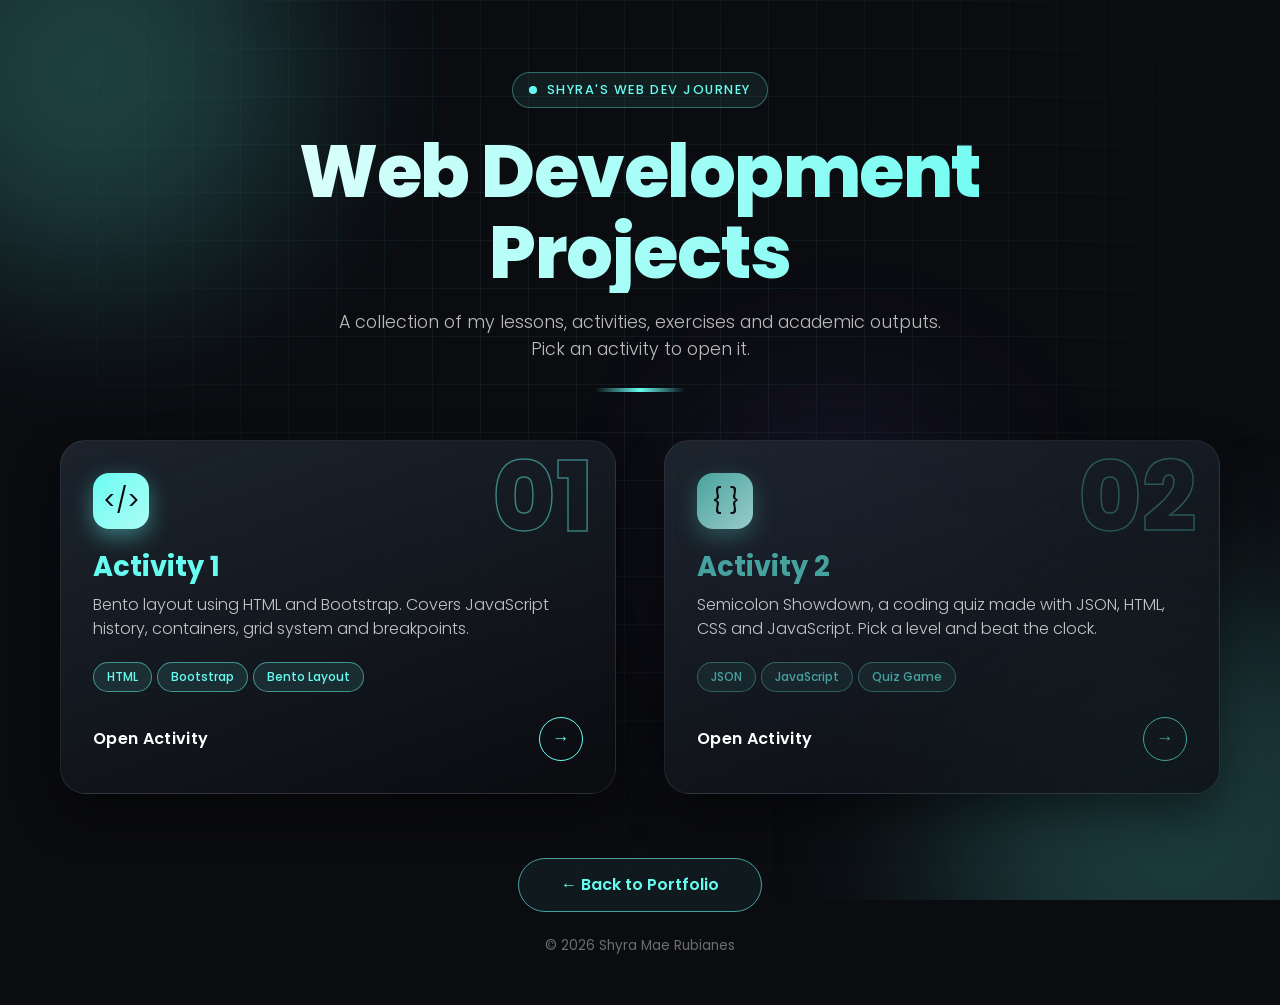
==== commit 9f018717: "Add Activity 2 quiz" ====
--- a/index.html
+++ b/index.html
@@ -27,7 +27,6 @@
       position: relative;
     }
 
-    /* ---------- Background effects ---------- */
     .bg-layer {
       position: fixed;
       inset: 0;
@@ -86,7 +85,6 @@
       100% { transform: translateY(-105vh) scale(.4); opacity: 0; }
     }
 
-    /* ---------- Layout ---------- */
     .page {
       position: relative;
       z-index: 1;
@@ -95,7 +93,6 @@
       padding: 4.5rem 1.25rem 3rem;
     }
 
-    /* ---------- Hero ---------- */
     .eyebrow {
       display: inline-flex;
       align-items: center;
@@ -166,7 +163,6 @@
       to   { width: 90px; opacity: 1; }
     }
 
-    /* ---------- Entrance animation ---------- */
     .reveal {
       opacity: 0;
       transform: translateY(28px);
@@ -178,7 +174,6 @@
       to { opacity: 1; transform: translateY(0); }
     }
 
-    /* ---------- Activity cards ---------- */
     .a-wrap { perspective: 1000px; }
 
     .a-card {
@@ -206,11 +201,9 @@
 
     .a-card--green { --accent: #45a29e; }
 
-    /* not clickable yet */
     .a-card--soon { cursor: default; }
     .a-card--soon:hover .a-arrow { transform: none; background: transparent; color: var(--accent); }
 
-    /* mouse spotlight */
     .a-card::before {
       content: "";
       position: absolute;
@@ -221,7 +214,6 @@
       pointer-events: none;
     }
 
-    /* shine sweep */
     .a-card::after {
       content: "";
       position: absolute;
@@ -338,7 +330,6 @@
       transform: translateX(6px);
     }
 
-    /* ---------- Back button ---------- */
     .btn-back {
       position: relative;
       overflow: hidden;
@@ -387,7 +378,6 @@
 
 <body>
 
-  <!-- Animated background -->
   <div class="bg-layer" aria-hidden="true">
     <div class="bg-grid"></div>
     <div class="orb orb-1"></div>
@@ -409,7 +399,6 @@
       <div class="divider"></div>
     </header>
 
-    <!-- Cards are generated from the list in the script below -->
     <section class="row g-4 g-lg-5 justify-content-center" id="activityList"></section>
 
     <div class="text-center mt-5 pt-3 reveal" style="--i:6">
@@ -424,24 +413,21 @@
     crossorigin="anonymous"></script>
 
   <script>
-    // To add a new activity, copy one block and change the values.
-    // "link" is the file of that activity, relative to this page.
-    // "color" can be "teal" or "green".
+
     var activities = [
       {
         title: "Activity 1",
         description: "Bento layout using HTML and Bootstrap. Covers JavaScript history, containers, grid system and breakpoints.",
         tags: ["HTML", "Bootstrap", "Bento Layout"],
-        link: "../BENTO/",
+        link: "BENTO/index.html",
         icon: "&lt;/&gt;",
         color: "teal"
       },
       {
         title: "Activity 2",
-        description: "JSON activity. Coming soon, this will be added once it is finished.",
-        tags: ["JSON", "Upcoming"],
-        link: "",
-        soon: true,
+        description: "Semicolon Showdown, a coding quiz made with JSON, HTML, CSS and JavaScript. Pick a level and beat the clock.",
+        tags: ["JSON", "JavaScript", "Quiz Game"],
+        link: "JSON/index.html",
         icon: "{ }",
         color: "green"
       }
@@ -476,7 +462,6 @@
 
       var card = col.querySelector(".a-card");
 
-      // Mouse spotlight + 3D tilt
       if (canHover && !reduceMotion && !a.soon) {
         card.addEventListener("mousemove", function (e) {
           var r = card.getBoundingClientRect();
@@ -494,7 +479,7 @@
       }
     });
 
-    // Floating particles
+
     if (!reduceMotion) {
       var box = document.getElementById("particles");
       for (var p = 0; p < 22; p++) {
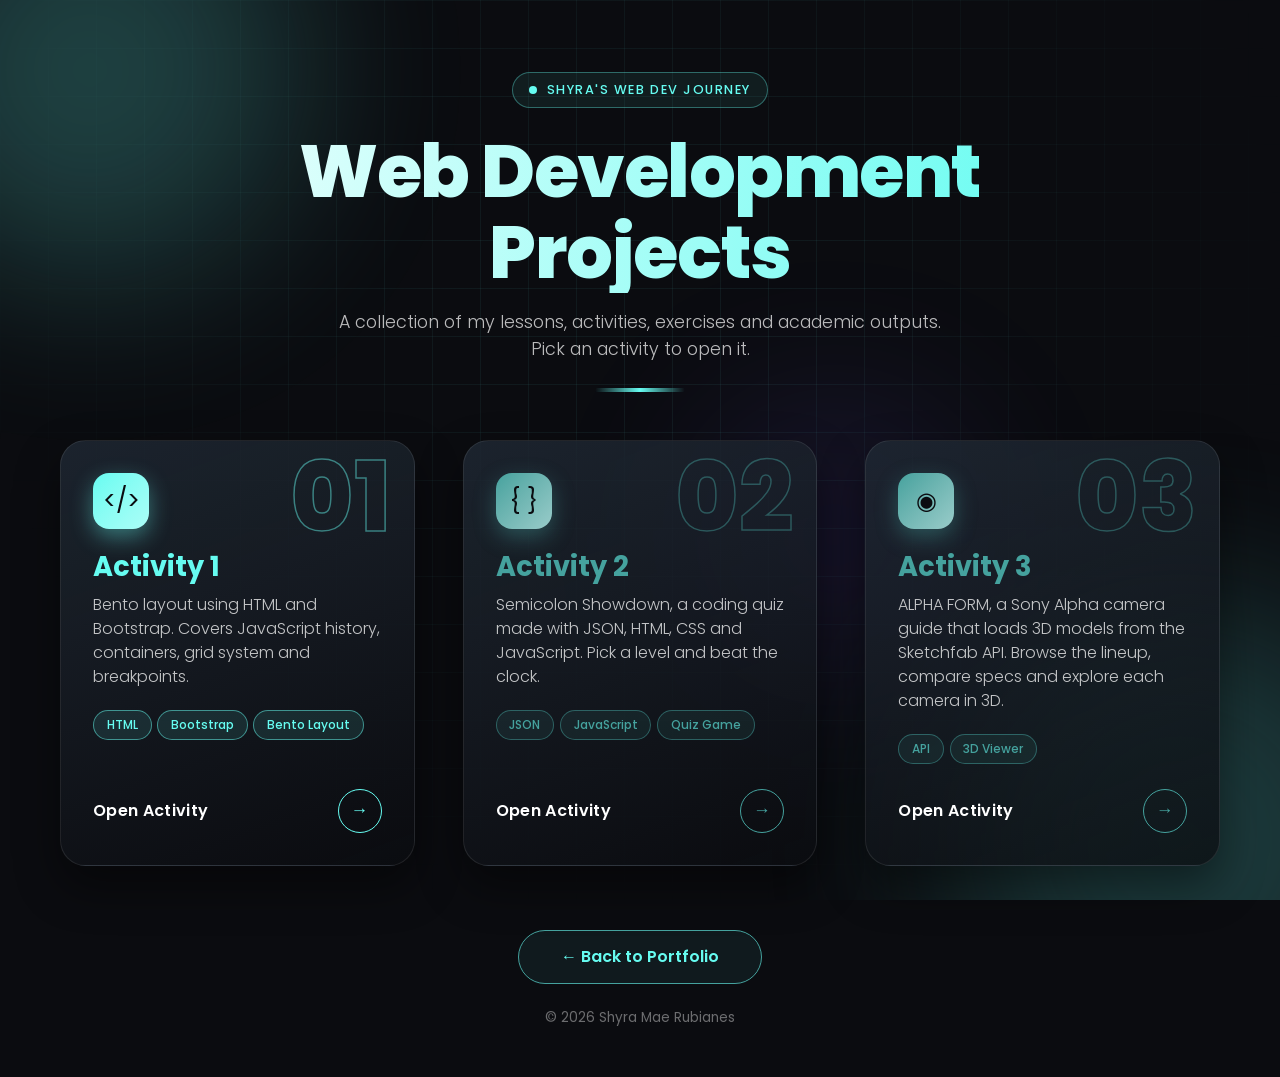
==== commit 8714763a: "added act 3" ====
--- a/index.html
+++ b/index.html
@@ -430,6 +430,14 @@
         link: "JSON/index.html",
         icon: "{ }",
         color: "green"
+      },
+      {
+        title: "Activity 3",
+        description: "ALPHA FORM, a Sony Alpha camera guide that loads 3D models from the Sketchfab API. Browse the lineup, compare specs and explore each camera in 3D.",
+        tags: ["API", "3D Viewer"],
+        link: "API/index.html",
+        icon: "&#9673;",
+        color: "green"
       }
     ];
 
@@ -439,7 +447,7 @@
 
     activities.forEach(function (a, i) {
       var col = document.createElement("div");
-      col.className = "col-12 col-md-6 d-flex a-wrap reveal";
+      col.className = "col-12 col-md-6 col-lg-4 d-flex a-wrap reveal";
       col.style.setProperty("--i", i + 3);
 
       var tags = a.tags.map(function (t) {
